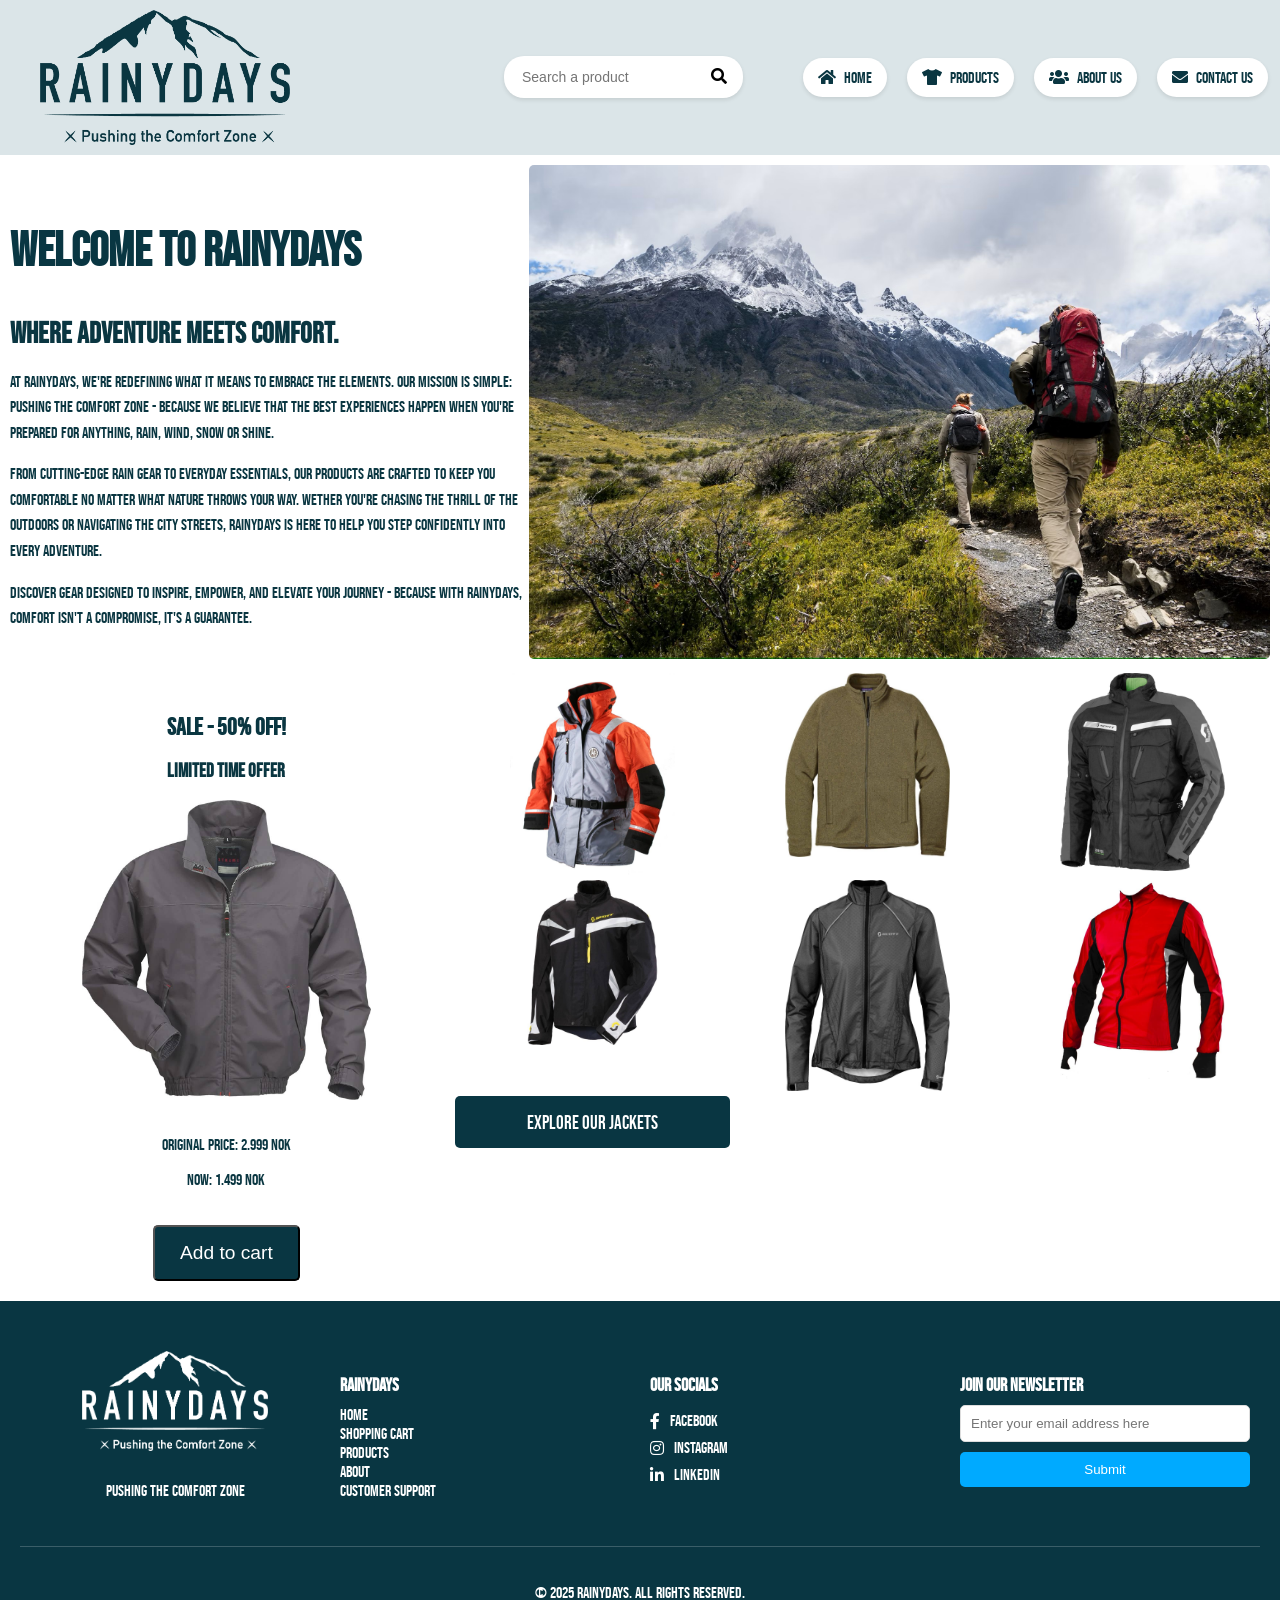
==== index.html @ 57f50603 "Add files via upload" ====
<!DOCTYPE html>
<html lang="en">
    <head>
        <meta charset="UTF-8" />
        <meta name="viewport" content="width=device-width, initial-scale=1.0">
        <meta name="description" content="Rainydays, contact page">
        <link rel="preconnect" href="https://fonts.googleapis.com">
        <link rel="preconnect" href="https://fonts.gstatic.com" crossorigin>
        <link href="https://fonts.googleapis.com/css2?family=Bebas+Neue&family=Roboto&display=swap" rel="stylesheet">
        <link rel="stylesheet" href="css\styles.css">
        <link rel="stylesheet" href="css\contact.css">
        <link rel="stylesheet" href="https://cdnjs.cloudflare.com/ajax/libs/font-awesome/5.15.4/css/all.min.css">
        <link rel="stylesheet" href="css\index.css">
        <title>RainyDays | Home</title>
    </head>
    <body>
        <header class="header">
            <img src="assets/RainyDays_Logo.png" alt="RainyDays Logo" class="logo"/>
            <nav class="nav">
                <form class="search-form">
                    <input type="text" placeholder="Search a product" class="search-input"/>
                    <button type="submit" class="search-button">
                        <i class="fas fa-search"></i>
                    </button>
                </form>
                <ul class="nav-links">
                    <li><a href="index.html"><i class="fas fa-home"></i>Home</a></li>
                    <li><a href="products.html"><i class="fas fa-tshirt"></i> Products</a></li>
                    <li><a href="about.html"><i class="fas fa-users"></i> About Us</a></li>
                    <li><a href="contact.html"><i class="fas fa-envelope"></i> Contact Us</a></li>
                    <li><a href="profile.html"><i class="fas fa-user"></i></a></li>
                    <li><a href="checkout.html"><i class="fas fa-shopping-cart"></i></a></li>
                </ul>
            </nav>
        </header>
        <main>
            <section class="hero">
                <div class="hero-text">
                    <h1>WELCOME TO RAINYDAYS</h1>
                    <h2>Where adventure meets comfort.</h2>
                    <p>At RAINYDAYS, we're redefining what it means to embrace the elements. Our mission is simple: Pushing the comfort zone - because we believe that the best experiences happen when you're prepared for anything, rain, wind, snow or shine.</p>
                    <p>From cutting-edge rain gear to everyday essentials, our products are crafted to keep you comfortable no matter what nature throws your way. Wether you're chasing the thrill of the outdoors or navigating the city streets, RAINYDAYS is here to help you step confidently into every adventure.</p>
                    <p>Discover gear designed to inspire, empower, and elevate your journey - because with RAINYDAYS, comfort isn't a compromise, it's a guarantee.</p>
                </div>
                <div class="hero-image">
                    <img src="images/trekking.jpg" alt="Two adults walking up the path to the foot of a mountain" class="hero-trekking">
                </div>
            </section>
            <main class="main-container">
                <section class="sale-section">
                    <h2>SALE - 50% OFF!</h2>
                    <h3>Limited time offer</h3>
                    <a href="products/xtreme-weather-jacket.html">
                        <img src="images/Xtreme Weather Jacket.jpg" alt="Xtreme Weather Jacket">
                    </a>
                    <p class="old-price">Original price: 2.999 NOK</p>
                    <p class="price">NOW: 1.499 NOK</p>
                    <button class="cart-button">Add to cart</button>
                </section>
                <section class="collection">
                    <a href="products/arctic-explorer-jacket.html"><img src="images/Arctic Explorer Jacket.jpg" alt="Arctic Explorer Jacket"></a>
                    <a href="products/classic-fleece-jacket.html"><img src="images/Classic Fleece Jacket.jpg" alt="Classic Fleece Jacket"></a>
                    <a href="products/goretex-adventure-jacket.html"><img src="images/Gore-Tex Adventure Jacket.jpg" alt="Gore-Tex Adventure Jacket"></a>
                    <a href="products/stormguard-pro.html"><img src="images/StormGuard Pro.jpg" alt="StormGuard Pro"></a>
                    <a href="products/ultralight-windbreaker.html"><img src="images/UltraLight Windbreaker.jpg" alt="UltraLight Windbreaker"></a>
                    <a href="products/velocity-sports-jacket.html"><img src="images/Velocity Sports Jacket.jpg" alt="Velocity Sports Jacket"></a>
                    <a href="products.html" class="explore-button">Explore our jackets</a>
                </section>
            </main>
        <footer class="footer">
            <div class="footer-content">
                <section class="footer-section">
                    <img src="assets/RainyDays_Logo.png" alt="Rainydays Logo" class="footer-logo" />
                    <p>Pushing the Comfort Zone</p>
                </section>
                <section class="footer-section">
                    <h4>Rainydays</h4>
                    <ul class="footer-links">
                        <li><a href="index.html">Home</a></li>
                        <li><a href="checkout.html">Shopping Cart</a></li>
                        <li><a href="products.html">Products</a></li>
                        <li><a href="about.html">About</a></li>
                        <li><a href="contact.html">Customer Support</a></li>
                    </ul>
                </section>
                <section class="footer-section">
                    <p><h4>Our Socials</h4></p>
                    <ul class="footer-socials">
                        <li><a href="#"><i class="fab fa-facebook-f"></i> Facebook</a></li>
                        <li><a href="#"><i class="fab fa-instagram"></i> Instagram</a></li>
                        <li><a href="#"><i class="fab fa-linkedin-in"></i> LinkedIn</a></li>
                    </ul>
                </section>
                <section class="footer-section">
                    <h4>Join our newsletter</h4>
                    <form class="newsletter-form">
                        <input type="email" placeholder="Enter your email address here" required />
                        <button type="submit">Submit</button>
                    </form>
                </section>
            </div>
            <div class="footer-bottom">
                <p>&copy; 2025 Rainydays. All Rights Reserved.</p>
            </div>
        </footer>
    </body>
</html>
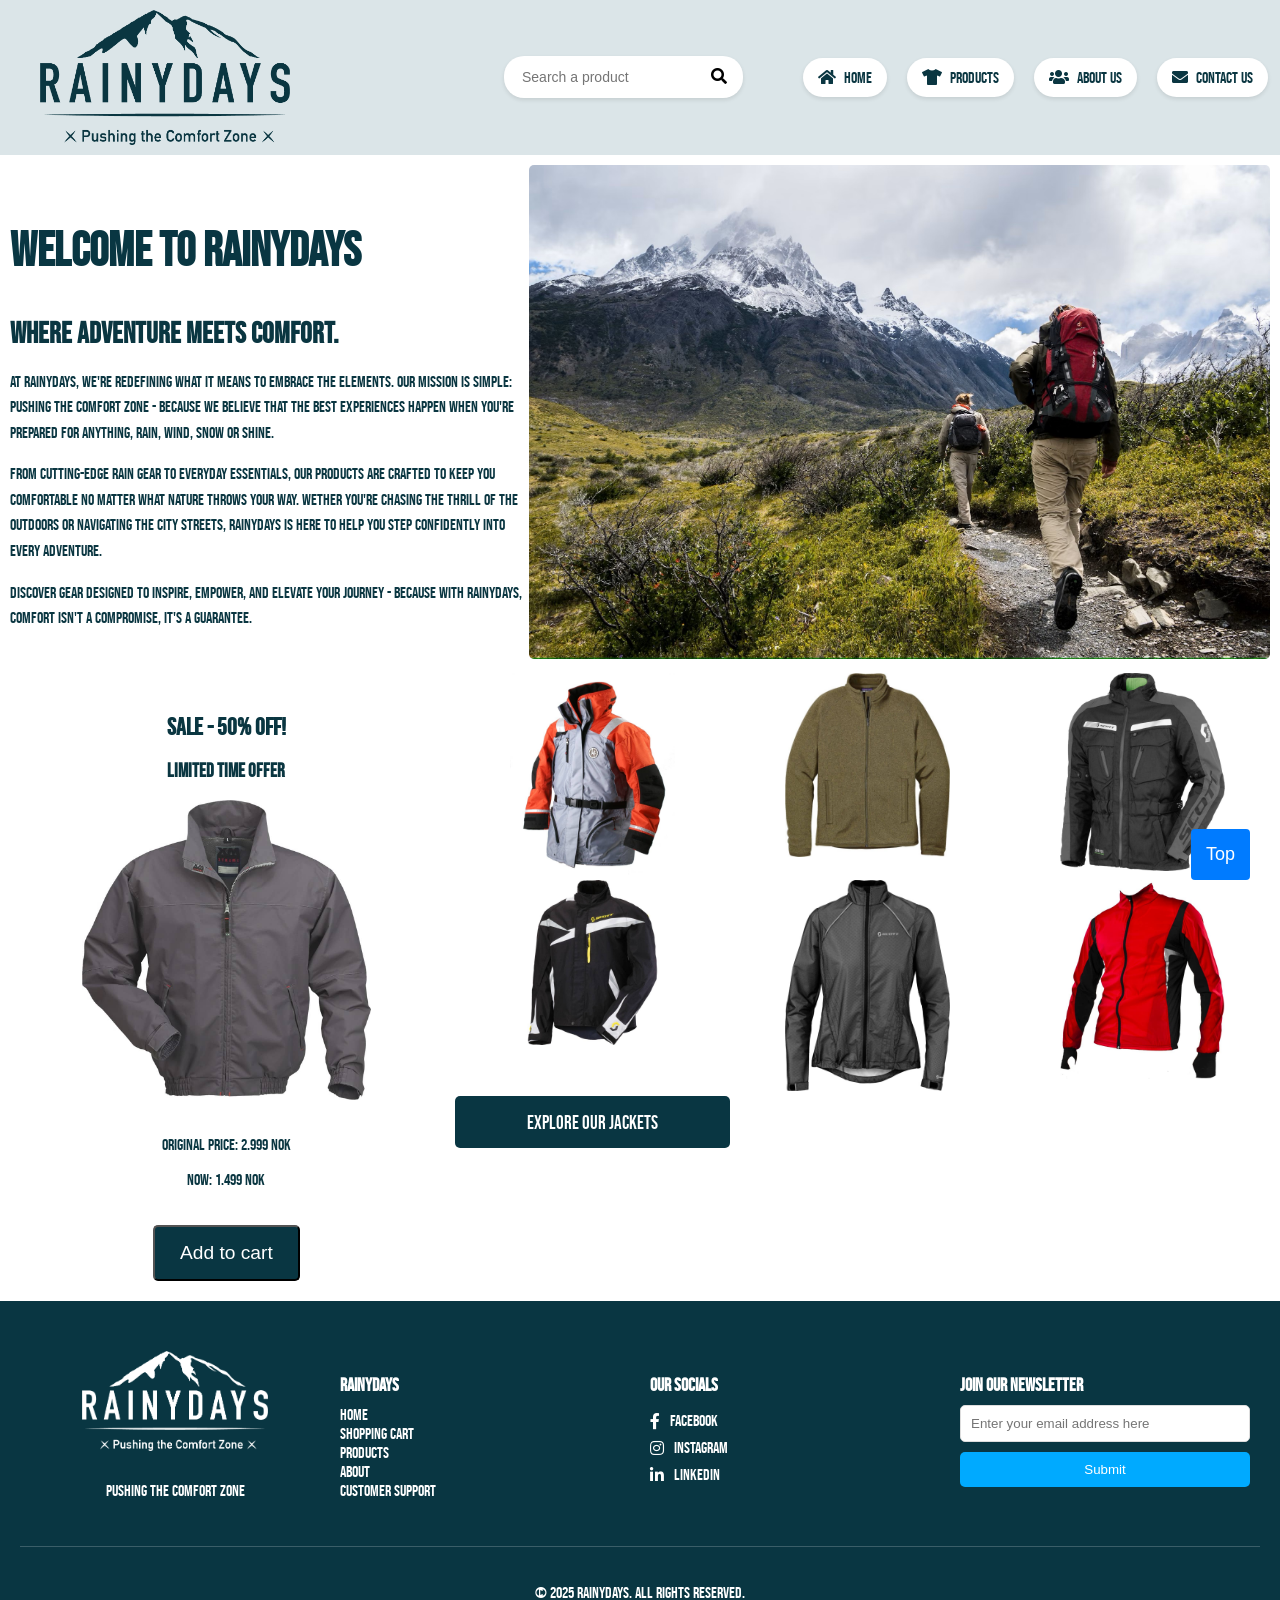
==== commit 4205b8d4: "Portfolio 1 CA: Added a "To Top Button" on multiple pages, as well as refactoring file paths. Added " ====
--- a/index.html
+++ b/index.html
@@ -7,15 +7,17 @@
         <link rel="preconnect" href="https://fonts.googleapis.com">
         <link rel="preconnect" href="https://fonts.gstatic.com" crossorigin>
         <link href="https://fonts.googleapis.com/css2?family=Bebas+Neue&family=Roboto&display=swap" rel="stylesheet">
-        <link rel="stylesheet" href="css\styles.css">
-        <link rel="stylesheet" href="css\contact.css">
+        <link rel="stylesheet" href="./css/styles.css">
+        <link rel="stylesheet" href="./css/contact.css">
         <link rel="stylesheet" href="https://cdnjs.cloudflare.com/ajax/libs/font-awesome/5.15.4/css/all.min.css">
-        <link rel="stylesheet" href="css\index.css">
+        <link rel="stylesheet" href="./css/index.css">
+        <link rel="stylesheet" href="./css/topBtn.css">
+        <script src="./topBtn.js" defer></script>
         <title>RainyDays | Home</title>
     </head>
     <body>
         <header class="header">
-            <img src="assets/RainyDays_Logo.png" alt="RainyDays Logo" class="logo"/>
+            <img src="./assets/RainyDays_Logo.png" alt="RainyDays Logo" class="logo"/>
             <nav class="nav">
                 <form class="search-form">
                     <input type="text" placeholder="Search a product" class="search-input"/>
@@ -24,12 +26,12 @@
                     </button>
                 </form>
                 <ul class="nav-links">
-                    <li><a href="index.html"><i class="fas fa-home"></i>Home</a></li>
-                    <li><a href="products.html"><i class="fas fa-tshirt"></i> Products</a></li>
-                    <li><a href="about.html"><i class="fas fa-users"></i> About Us</a></li>
-                    <li><a href="contact.html"><i class="fas fa-envelope"></i> Contact Us</a></li>
-                    <li><a href="profile.html"><i class="fas fa-user"></i></a></li>
-                    <li><a href="checkout.html"><i class="fas fa-shopping-cart"></i></a></li>
+                    <li><a href="./index.html"><i class="fas fa-home"></i>Home</a></li>
+                    <li><a href="./products.html"><i class="fas fa-tshirt"></i> Products</a></li>
+                    <li><a href="./about.html"><i class="fas fa-users"></i> About Us</a></li>
+                    <li><a href="./contact.html"><i class="fas fa-envelope"></i> Contact Us</a></li>
+                    <li><a href="./profile.html"><i class="fas fa-user"></i></a></li>
+                    <li><a href="./checkout.html"><i class="fas fa-shopping-cart"></i></a></li>
                 </ul>
             </nav>
         </header>
@@ -43,44 +45,45 @@
                     <p>Discover gear designed to inspire, empower, and elevate your journey - because with RAINYDAYS, comfort isn't a compromise, it's a guarantee.</p>
                 </div>
                 <div class="hero-image">
-                    <img src="images/trekking.jpg" alt="Two adults walking up the path to the foot of a mountain" class="hero-trekking">
+                    <img src="./images/trekking.jpg" alt="Two adults walking up the path to the foot of a mountain" class="hero-trekking">
                 </div>
             </section>
             <main class="main-container">
                 <section class="sale-section">
                     <h2>SALE - 50% OFF!</h2>
                     <h3>Limited time offer</h3>
-                    <a href="products/xtreme-weather-jacket.html">
-                        <img src="images/Xtreme Weather Jacket.jpg" alt="Xtreme Weather Jacket">
+                    <a href="./products/xtreme-weather-jacket.html">
+                        <img src="./images/Xtreme Weather Jacket.jpg" alt="Xtreme Weather Jacket">
                     </a>
                     <p class="old-price">Original price: 2.999 NOK</p>
                     <p class="price">NOW: 1.499 NOK</p>
                     <button class="cart-button">Add to cart</button>
                 </section>
                 <section class="collection">
-                    <a href="products/arctic-explorer-jacket.html"><img src="images/Arctic Explorer Jacket.jpg" alt="Arctic Explorer Jacket"></a>
-                    <a href="products/classic-fleece-jacket.html"><img src="images/Classic Fleece Jacket.jpg" alt="Classic Fleece Jacket"></a>
-                    <a href="products/goretex-adventure-jacket.html"><img src="images/Gore-Tex Adventure Jacket.jpg" alt="Gore-Tex Adventure Jacket"></a>
-                    <a href="products/stormguard-pro.html"><img src="images/StormGuard Pro.jpg" alt="StormGuard Pro"></a>
-                    <a href="products/ultralight-windbreaker.html"><img src="images/UltraLight Windbreaker.jpg" alt="UltraLight Windbreaker"></a>
-                    <a href="products/velocity-sports-jacket.html"><img src="images/Velocity Sports Jacket.jpg" alt="Velocity Sports Jacket"></a>
-                    <a href="products.html" class="explore-button">Explore our jackets</a>
+                    <a href="./products/arctic-explorer-jacket.html"><img src="./images/Arctic Explorer Jacket.jpg" alt="Arctic Explorer Jacket"></a>
+                    <a href="./products/classic-fleece-jacket.html"><img src="./images/Classic Fleece Jacket.jpg" alt="Classic Fleece Jacket"></a>
+                    <a href="./products/goretex-adventure-jacket.html"><img src="./images/Gore-Tex Adventure Jacket.jpg" alt="Gore-Tex Adventure Jacket"></a>
+                    <a href="./products/stormguard-pro.html"><img src="./images/StormGuard Pro.jpg" alt="StormGuard Pro"></a>
+                    <a href="./products/ultralight-windbreaker.html"><img src="./images/UltraLight Windbreaker.jpg" alt="UltraLight Windbreaker"></a>
+                    <a href="./products/velocity-sports-jacket.html"><img src="./images/Velocity Sports Jacket.jpg" alt="Velocity Sports Jacket"></a>
+                    <a href="./products.html" class="explore-button">Explore our jackets</a>
                 </section>
+                <button onclick="topFunction()" class="toTopBtn" title="Go to top">Top</button>
             </main>
         <footer class="footer">
             <div class="footer-content">
                 <section class="footer-section">
-                    <img src="assets/RainyDays_Logo.png" alt="Rainydays Logo" class="footer-logo" />
+                    <img src="./assets/RainyDays_Logo.png" alt="Rainydays Logo" class="footer-logo" />
                     <p>Pushing the Comfort Zone</p>
                 </section>
                 <section class="footer-section">
                     <h4>Rainydays</h4>
                     <ul class="footer-links">
-                        <li><a href="index.html">Home</a></li>
-                        <li><a href="checkout.html">Shopping Cart</a></li>
-                        <li><a href="products.html">Products</a></li>
-                        <li><a href="about.html">About</a></li>
-                        <li><a href="contact.html">Customer Support</a></li>
+                        <li><a href="./index.html">Home</a></li>
+                        <li><a href="./checkout.html">Shopping Cart</a></li>
+                        <li><a href="./products.html">Products</a></li>
+                        <li><a href="./about.html">About</a></li>
+                        <li><a href="./contact.html">Customer Support</a></li>
                     </ul>
                 </section>
                 <section class="footer-section">
--- a/css/styles.css
+++ b/css/styles.css
@@ -0,0 +1,286 @@
+/* Use import to split up your CSS into manageable chunks */
+@import url("./reset.css");
+/* Files that are only needed to be imported are called partials */
+/* These are marked with an underscore: */
+@import url("./variables.css");
+/* Feel free to add as many of these imports as you need */
+
+body {
+  color: var(--color-primary);
+  background-color: var(--color-secondary);
+  font-family: "Bebas Neue", "Roboto", sans-serif, Verdana, Tahoma;
+  margin: 0;
+  padding: 0;
+}
+
+header {
+  display: flex;
+  align-items: center;
+  justify-content: space-between;
+  padding: 20px;
+  background-color: #dbe5e8;
+}
+
+.logo {
+  height: 60px;
+  max-width: 200px;
+}
+
+.nav {
+  display: flex;
+  align-items: center;
+  gap: 20px;
+}
+
+.search-form {
+  display: flex;
+  align-items: center;
+  background-color: white;
+  border-radius: 20px;
+  padding: 5px 10px;
+  box-shadow: 0 2px 4px rgba(0, 0, 0, 0.1);
+}
+
+.search-input {
+  border: none;
+  outline: none;
+  padding: 8px;
+  font-size: 14px;
+}
+
+.search-button {
+  background: none;
+  border: none;
+  cursor: pointer;
+  font-size: 16px;
+}
+
+.nav-links {
+  display: flex;
+  gap: 20px;
+}
+
+.nav-links li {
+  list-style: none;
+}
+
+.nav-links a {
+  display: flex;
+  align-items: center;
+  gap: 8px;
+  padding: 10px 15px;
+  background-color: white;
+  border-radius: 20px;
+  color: #0a3641;
+  text-decoration: none;
+  box-shadow: 0 2px 4px rgba(0, 0, 0, 0.1);
+  transition: background-color 0.3s ease;
+}
+
+.nav-links a:hover {
+  background-color: #007bff;
+  color: white;
+}
+
+.nav-links i {
+  font-size: 16px;
+}
+
+.footer {
+  background-color: #093642;
+  color: #ffffff;
+  padding: 40px 20px;
+}
+
+.footer-content {
+  display: flex;
+  justify-content: space-between;
+  flex-wrap: wrap;
+}
+
+.footer-section {
+  flex: 1;
+  min-width: 200px; 
+  padding: 10px;
+}
+
+.footer-section h4 {
+  margin-bottom: 10px; 
+  font-size: 18px;
+  text-align: left; 
+}
+
+
+.footer-logo {
+  height: 100px;
+  margin-bottom: 10px;
+  filter: invert(100%) brightness(150%);
+}
+
+.footer-links {
+  list-style: none;
+  padding: 0;
+  margin: 0;
+}
+
+.footer-links li {
+  padding-left: 20px; 
+  text-indent: -20px; 
+}
+
+.footer-links a {
+  color: #ffffff;
+  text-decoration: none;
+  display: flex;
+  align-items: center;
+  gap: 10px;
+  transition: color 0.3s ease;
+}
+
+.footer-links a:hover {
+  color: #00aaff;
+}
+
+
+.newsletter-form {
+  display: flex;
+  flex-direction: column;
+}
+
+.newsletter-form input {
+  padding: 10px;
+  margin-bottom: 10px;
+  border: 1px solid #ddd;
+  border-radius: 5px;
+}
+
+.newsletter-form button {
+  padding: 10px;
+  background-color: #00aaff;
+  color: white;
+  border: none;
+  border-radius: 5px;
+  cursor: pointer;
+  transition: background-color 0.3s ease;
+}
+
+.newsletter-form button:hover {
+  background-color: #007bff;
+}
+
+.footer-bottom {
+  text-align: center;
+  padding-top: 20px;
+  border-top: 1px solid rgba(255, 255, 255, 0.2);
+  margin-top: 20px;
+}
+
+.footer-socials {
+  list-style: none;
+  padding: 0;
+}
+
+.footer-socials li {
+  margin: 8px 0;
+}
+
+.footer-socials a {
+  color: #ffffff;
+  text-decoration: none;
+  display: flex;
+  align-items: center;
+  gap: 10px;
+  transition: color 0.3s ease;
+}
+
+.footer-socials a i {
+  font-size: 16px;
+}
+
+.footer-socials a:hover {
+  color: #00aaff;
+}
+
+/*About us page*/
+.about-us {
+  line-height: 1.6;
+  margin: 0;
+  padding: 0;
+}
+
+.about-us section {
+  padding: 10%;
+  display: flex;
+  align-items: flex-start;
+  justify-content: space-between;
+  margin-bottom: 40px;
+  gap: 20px;
+}
+
+.about-us section:nth-child(odd) {
+  flex-direction: row-reverse;
+}
+
+.about-us section h1 {
+  text-align: center;
+  font-size: 3rem;
+  margin-bottom: 50px;
+}
+
+.about-us section h1 {
+  font-size: 1.5rem;
+  margin-bottom: 15px;
+}
+
+.about-us section p {
+  flex: 1;
+  text-align: justify;
+  width: 45%;
+}
+
+.about-us section img {
+  width: 45%;
+  max-width: 400px;
+  border-radius: 5px;
+}
+
+.product {
+  display:flex;
+  justify-content: space-between;
+  align-items: flex-start;
+  padding: 50px;
+  gap: 30px;
+}
+
+.product img {
+  width: 45%;
+  border-radius: 5px;
+  object-fit: cover;
+}
+
+.product p {
+  font-size: 1.5rem;
+  line-height: 1.5;
+  margin-bottom: 20px;
+}
+
+.jackets {
+  flex: 2;
+  display: grid;
+  grid-template-columns: repeat(3, 1fr); 
+  column-gap: 1x; 
+  row-gap: 1px;    
+  padding: 0;
+}
+
+.jackets a {
+  display: block;
+  text-align: center;
+  margin: 0; 
+}
+
+.jackets img {
+  width: 60%;
+  max-width: 60%; 
+  transition: transform 0.3s ease;
+}
--- a/css/contact.css
+++ b/css/contact.css
@@ -0,0 +1,129 @@
+/* Contact page */
+.support {
+    background-image: url('../images/contact.jpg');
+    background-size: cover;
+    background-position: top;
+    padding: 200px 20px;
+    text-align: center;
+    color: #fff;
+    font-family: 'Roboto', sans-serif;
+  }
+  
+  .support h1 {
+    font-size: 30px;
+    margin-bottom: 20px;
+    color: #00554b
+  }
+  
+  .contact-form {
+    background: rgba(0, 0, 0, 0.5);
+    padding: 30px;
+    border-radius: 10px;
+    display: inline-block;
+    max-width: 500px;
+    width: 100%;
+  }
+  
+  .contact-form fieldset {
+    border: none;
+  }
+  
+  .form__input {
+    width: 100%;
+    padding: 10px;
+    margin: 10px 0;
+    border-radius: 5px;
+    border: 1px solid #ddd;
+  }
+  
+  textarea.form__input {
+    height: 120px;
+    width: 100%;
+    resize: none; 
+    overflow-y: auto; 
+    padding: 10px;
+    border: 1px solid #ddd;
+    border-radius: 5px;
+    box-sizing: border-box;
+  }
+  
+  
+  .submit-button {
+    padding: 10px 20px;
+    background-color: #ffffff;
+    color: black;
+    border: none;
+    border-radius: 5px;
+    cursor: pointer;
+    transition: background-color 0.3s ease;
+  }
+
+  
+  header {
+    max-height: 10rem;
+    min-width: 90rem;
+    text-align: center;
+    display: flex;
+    justify-content: space-between;
+    padding: 10px 40px;
+  }
+  
+  .logo {
+    height: auto;
+    width: 250px;
+    max-width: 50%;
+    background-position-x: left;
+  }
+  
+  nav {
+    display: flex;
+    gap: 20px;
+  }
+  
+  nav li {
+    display: inline-block;
+  }
+  
+  nav a {
+    color: 0A3641;
+    text-decoration: none;
+  }
+  
+  a {
+    color: var(--color-primary);
+  }
+  
+  .active {
+  text-decoration: underline;
+  }
+  
+  .cta {
+    background-color: var(--color-primary);
+    color: var(--color-secondary);
+  }
+  
+  footer { 
+    background-color: var(--color-primary);
+    color: var(--color-secondary);
+    text-align: center;
+  }
+  
+  footer nav a {
+    color: var(--color-secondary);
+    text-decoration: none;
+  }
+  
+  .cta-footer {
+    color: var(--color-secondary)
+  }
+  
+  
+  h1 {
+    font-size: 3rem;
+    font-weight: bold;
+  }
+  
+  h2 {
+    font-size: 1.5rem;
+    font-weight: medium;
+  }
--- a/css/index.css
+++ b/css/index.css
@@ -0,0 +1,114 @@
+/* Hero Section */
+.hero {
+    display: flex;
+    justify-content: space-between;
+    align-items: center;
+    padding: 10px 10px;
+}
+
+.hero-text {
+    width: 50%;
+}
+
+.hero-text h1 {
+    font-size: 3rem;
+    font-weight: bold;
+    color: #093642;
+}
+
+.hero-text h2 {
+    font-size: 1.8rem;
+    margin-bottom: 20px;
+}
+
+.hero-text p {
+    line-height: 1.6;
+    margin-bottom: 15px;
+}
+
+.hero-image img.hero-trekking {
+    width: 100%;
+    max-width: 900px; 
+    height: auto; 
+    border-radius: 5px;
+    object-fit: cover; 
+}
+
+
+/* Sale Section */
+.main-container {
+    display: flex;
+    align-items: flex-start; 
+    justify-content: space-between;
+    gap: 2px;
+}
+
+.sale-section {
+    flex: 1;
+    max-width: 40%;
+    text-align: center;
+    padding: 20px;
+}
+
+.sale-section img {
+    max-width: 70%;
+    border-radius: 5px;
+    margin-bottom: 15px;
+}
+
+.sale-section img:hover {
+    transform: scale(1.1);
+}
+
+.cart-button {
+    display: center;
+    background-color: #093642;
+    color: white;
+    padding: 15px 25px;
+    font-size: 1.2rem;
+    text-align: center;
+    border-radius: 5px;
+    text-decoration: none;
+    margin-top: 20px;
+    transition: background-color 0.3s ease;
+}
+
+.collection {
+    flex: 2;
+    display: grid;
+    grid-template-columns: repeat(3, 1fr); 
+    column-gap: 1x; 
+    row-gap: 1px;    
+    padding: 0;
+}
+
+.collection a {
+    display: block;
+    text-align: center;
+    margin: 0; 
+}
+
+.collection img {
+    width: 60%;
+    max-width: 60%; 
+    transition: transform 0.3s ease;
+}
+
+
+.collection img:hover {
+    transform: scale(1.1);
+}
+
+.explore-button {
+    display: center;
+    background-color: #093642;
+    color: white;
+    padding: 15px 25px;
+    font-size: 1.2rem;
+    text-align: center;
+    border-radius: 5px;
+    text-decoration: none;
+    margin-top: 20px;
+    transition: background-color 0.3s ease;
+}
+
--- a/css/topBtn.css
+++ b/css/topBtn.css
@@ -0,0 +1,14 @@
+.toTopBtn {
+    position: fixed;
+    bottom: 20px;
+    right: 30px;
+    z-index: 99;
+    font-size: 18px;
+    border: none;
+    outline: none;
+    background-color: #007bff;
+    color: #fff;
+    cursor: pointer;
+    padding: 15px;
+    border-radius: 4px;
+}
